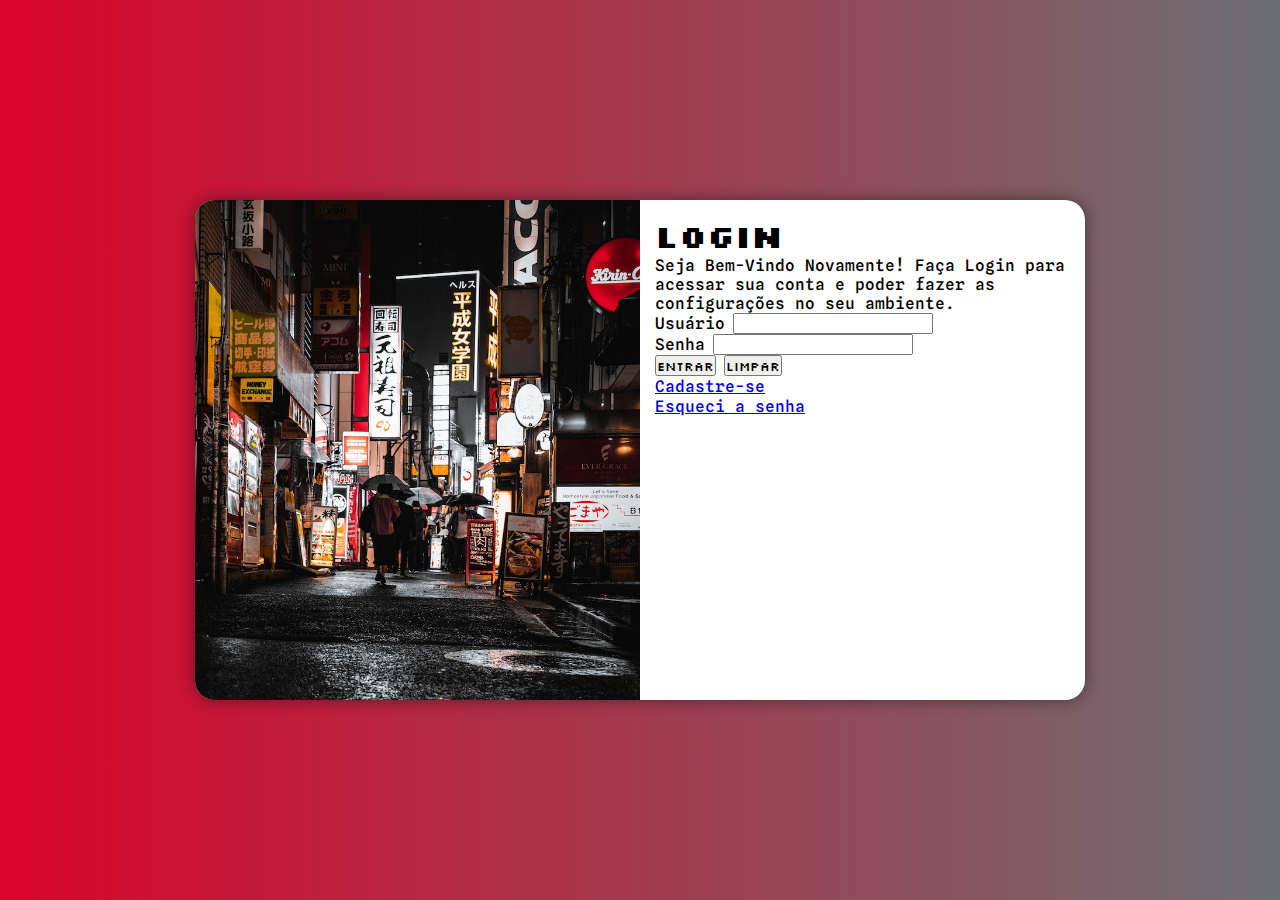
==== index.html @ 623ab7e5 "ajustes" ====
<!DOCTYPE html>
<html lang="pt-br">
<head>
    <meta charset="UTF-8">
    <meta http-equiv="X-UA-Compatible" content="IE=edge">
    <meta name="viewport" content="width=device-width, initial-scale=1.0">
    <title>Login</title>
    <link rel="stylesheet" href="../estilos/style.css">
    <link rel="stylesheet" href="../estilos/media-query.css">
</head>
<body>
    <main>
        <section id="login">
            <div id="imagem">
                <!-- Foto -->
            </div>
            <div id="formulario">
                <h1>Login</h1>
                <p>Seja Bem-Vindo Novamente! Faça Login para acessar sua conta e poder fazer as configurações no seu ambiente.</p>
                <form action="login" method="post" autocomplete="on" >
                    <p>
                        <label for="iuser">Usuário</label>
                        <input type="email" name="user" id="iuser" required minlength="15" maxlength="40"> 
                    </p>
                    <p>
                        <label for="isenha">Senha</label>
                        <input type="password" name="senha" id="isenha" required minlength="8">
                    </p>
                    <p>
                        <input type="submit" value="Entrar">
                        <input type="reset" value="Limpar">
                    </p>
                    <p>
                        <a href="#" target="_blank" >Cadastre-se</a>
                    </p>
                    <p>
                        <a href="#" target="_blank" > Esqueci a senha</a>
                    </p>
                </form>
            </div>
        </section>
    </main>
</body>
</html>
---- estilos/style.css ----
@charset "UTF-8";
@import url('https://fonts.googleapis.com/css2?family=Silkscreen:wght@400;700&family=Spline+Sans+Mono:ital,wght@0,300;0,400;0,500;0,600;0,700;1,300;1,400;1,500;1,600;1,700&display=swap');
/* Paleta de Cores
    vermelho: #D9042B
    cinza claro: #B4BBBF
    cinza Medio: #6C7073
    Amarelo escuro: #BF7E04
    Preto: #0D0D0D

    fonts:
    font-family: 'Silkscreen', cursive;
    font-family: 'Spline Sans Mono', monospace;
*/


*{
    font-family: 'Silkscreen', cursive;
    padding: 0px;
    margin: 0px;
    box-sizing: border-box;
}
body, html{
    background-color: #6C7073;
    height: 100vh;
    width: 100vw;
}
main{
    position: relative;
    height: 100vh;
    width: 100vw;
}
section#login{
    position: absolute;
    top: 50%;
    left: 50%;
    transform: translate(-50%,-50%);
    overflow: hidden;

    background-color: white;
    width: 320px;
    height: 500px;
    border-radius: 20px;
    box-shadow: 0px 0px 15px #0d0d0d7f;

    transition: width .3s, height .3s;
    transition-timing-function: ease;
}
section#login > div#imagem{
    display: block;
    background: #6C7073 url(../imagens/tela-fundo.jpg);
    color: #B4BBBF;
    height: 200px;
    background-size: cover;
}
section#login > div#formulario{
    display: block;
    padding: 15px;
}
section#login > div#formulario > p , label, a{
    font-family: 'Spline Sans Mono', monospace;
    font-weight: 500;
}
---- estilos/media-query.css ----
@charset "UTF-8";

/* 

Some common breakpoints for devices with different screen sizes are:

320px — 480px: Mobile devices.
481px — 768px: iPads, Tablets.
769px — 1024px: Small screens, laptops.
1025px — 1200px: Desktops, large screens.
1201px and more — Extra large screens, TV
 
*/
@media screen and (min-width: 768px) and (max-width:992px){
    body{
        background-image: linear-gradient(to left, #6C7073, #BF7E04);
    }
    section#login{
        width: 80%;
    }
    section#login > div#imagem{
        float: left;
        width: 35%;
        height: 100%;

        background-size: cover;
        background-position: center;
        background-repeat: no-repeat;
    }
    section#login > div#formulario{
        float: right;
        width: 60%;
        height: 100%;
    }
}
@media screen and (min-width: 992px) {
    body{
        background-image: linear-gradient(to left, #6C7073, #D9042B);
    }
    section#login{
        width: 890px
    }
    section#login > div#imagem{
        float: left;
        width: 50%;
        height: 100%;

        background-size: cover;
        background-position: center right;
        background-repeat: no-repeat;

    }
    section#login > div#formulario{
        float: right;
        width: 50%;
    }
}
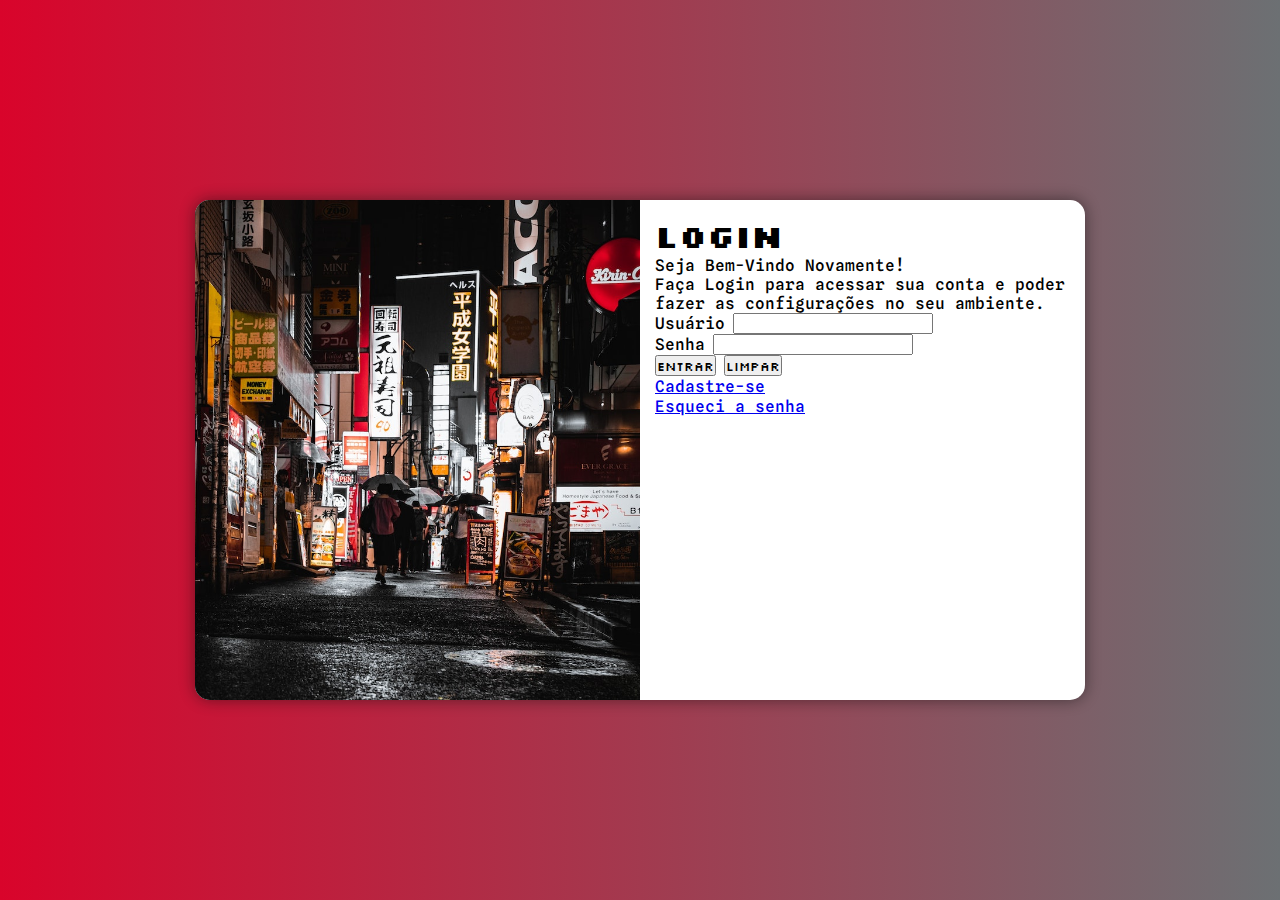
==== commit c9e13ca1: "bug" ====
--- a/index.html
+++ b/index.html
@@ -5,8 +5,8 @@
     <meta http-equiv="X-UA-Compatible" content="IE=edge">
     <meta name="viewport" content="width=device-width, initial-scale=1.0">
     <title>Login</title>
-    <link rel="stylesheet" href="../estilos/style.css">
-    <link rel="stylesheet" href="../estilos/media-query.css">
+    <link rel="stylesheet" href="/estilos/style.css">
+    <link rel="stylesheet" href="/estilos/media-query.css">
 </head>
 <body>
     <main>
@@ -16,7 +16,8 @@
             </div>
             <div id="formulario">
                 <h1>Login</h1>
-                <p>Seja Bem-Vindo Novamente! Faça Login para acessar sua conta e poder fazer as configurações no seu ambiente.</p>
+                <p>Seja Bem-Vindo Novamente!</p>
+                <p>Faça Login para acessar sua conta e poder fazer as configurações no seu ambiente.</p>
                 <form action="login" method="post" autocomplete="on" >
                     <p>
                         <label for="iuser">Usuário</label>
--- a/estilos/style.css
+++ b/estilos/style.css
@@ -1,5 +1,6 @@
 @charset "UTF-8";
 @import url('https://fonts.googleapis.com/css2?family=Silkscreen:wght@400;700&family=Spline+Sans+Mono:ital,wght@0,300;0,400;0,500;0,600;0,700;1,300;1,400;1,500;1,600;1,700&display=swap');
+
 /* Paleta de Cores
     vermelho: #D9042B
     cinza claro: #B4BBBF
@@ -11,7 +12,6 @@
     font-family: 'Silkscreen', cursive;
     font-family: 'Spline Sans Mono', monospace;
 */
-
 
 *{
     font-family: 'Silkscreen', cursive;
@@ -39,10 +39,10 @@
     background-color: white;
     width: 320px;
     height: 500px;
-    border-radius: 20px;
+    border-radius: 15px;
     box-shadow: 0px 0px 15px #0d0d0d7f;
 
-    transition: width .3s, height .3s;
+    transition: width .5s, height .5s;
     transition-timing-function: ease;
 }
 section#login > div#imagem{
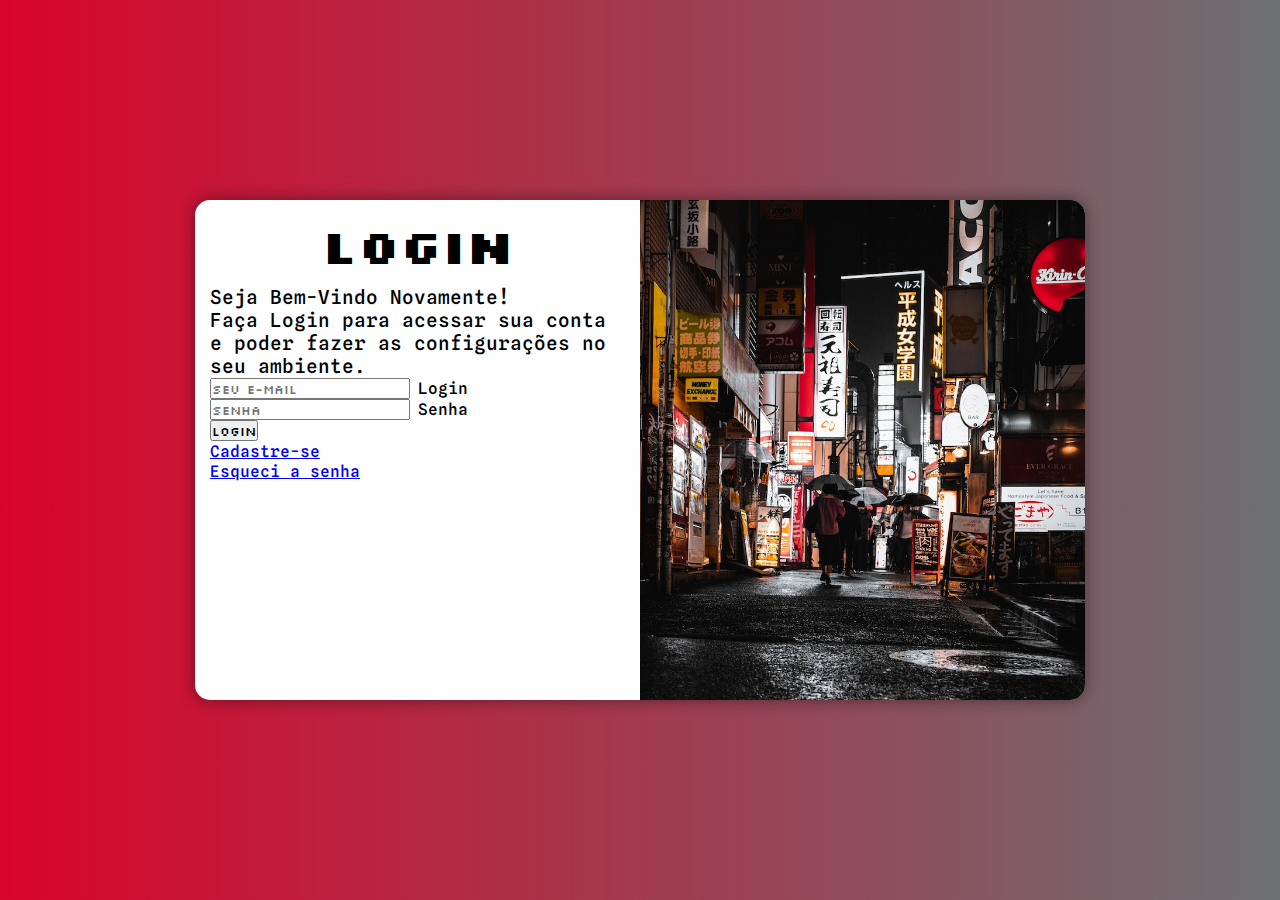
==== commit a57fec32: "update" ====
--- a/index.html
+++ b/index.html
@@ -18,25 +18,29 @@
                 <h1>Login</h1>
                 <p>Seja Bem-Vindo Novamente!</p>
                 <p>Faça Login para acessar sua conta e poder fazer as configurações no seu ambiente.</p>
-                <form action="login" method="post" autocomplete="on" >
-                    <p>
-                        <label for="iuser">Usuário</label>
-                        <input type="email" name="user" id="iuser" required minlength="15" maxlength="40"> 
-                    </p>
-                    <p>
+                <form action="login.php" method="post" autocomplete="on" >
+                    <div class="campo">
+                        
+                        <input type="email" name="login" id="ilogin" required minlength="15" maxlength="40" placeholder="seu e-mail"> 
+                        <label for="ilogin">Login</label>
+                    </div>
+                    <div class="campo">
+                        
+                        <input type="password" name="senha" id="isenha" required minlength="8" placeholder="senha">
                         <label for="isenha">Senha</label>
-                        <input type="password" name="senha" id="isenha" required minlength="8">
-                    </p>
-                    <p>
-                        <input type="submit" value="Entrar">
-                        <input type="reset" value="Limpar">
-                    </p>
-                    <p>
+                    </div>
+                    <div>
+
+                        <input type="submit" value="Login">
+                    </div>
+                    <div>
+
                         <a href="#" target="_blank" >Cadastre-se</a>
-                    </p>
-                    <p>
+                    </div>
+                    <div>
+
                         <a href="#" target="_blank" > Esqueci a senha</a>
-                    </p>
+                    </div>
                 </form>
             </div>
         </section>
--- a/estilos/style.css
+++ b/estilos/style.css
@@ -37,7 +37,7 @@
     overflow: hidden;
 
     background-color: white;
-    width: 320px;
+    width: 350px;
     height: 500px;
     border-radius: 15px;
     box-shadow: 0px 0px 15px #0d0d0d7f;
@@ -59,4 +59,12 @@
 section#login > div#formulario > p , label, a{
     font-family: 'Spline Sans Mono', monospace;
     font-weight: 500;
+}
+div#formulario > h1{
+    text-align: center;
+    font-size: 2.2em;
+    margin-bottom: 10px;
+}
+div#formulario > p{
+    font-size: 0.8em;
 }--- a/estilos/media-query.css
+++ b/estilos/media-query.css
@@ -32,6 +32,14 @@
         width: 60%;
         height: 100%;
     }
+    div#formulario > h1{
+        text-align: center;
+        font-size: 2.5em;
+        margin-bottom: 10px;
+    }
+    div#formulario > p{
+        font-size: 1em;
+    }
 }
 @media screen and (min-width: 992px) {
     body{
@@ -41,7 +49,7 @@
         width: 890px
     }
     section#login > div#imagem{
-        float: left;
+        float: right;
         width: 50%;
         height: 100%;
 
@@ -51,7 +59,15 @@
 
     }
     section#login > div#formulario{
-        float: right;
+        float: left;
         width: 50%;
     }
+    div#formulario > h1{
+        text-align: center;
+        font-size: 3em;
+        margin-bottom: 10px;
+    }
+    div#formulario > p{
+        font-size: 1.2em;
+    }
 }
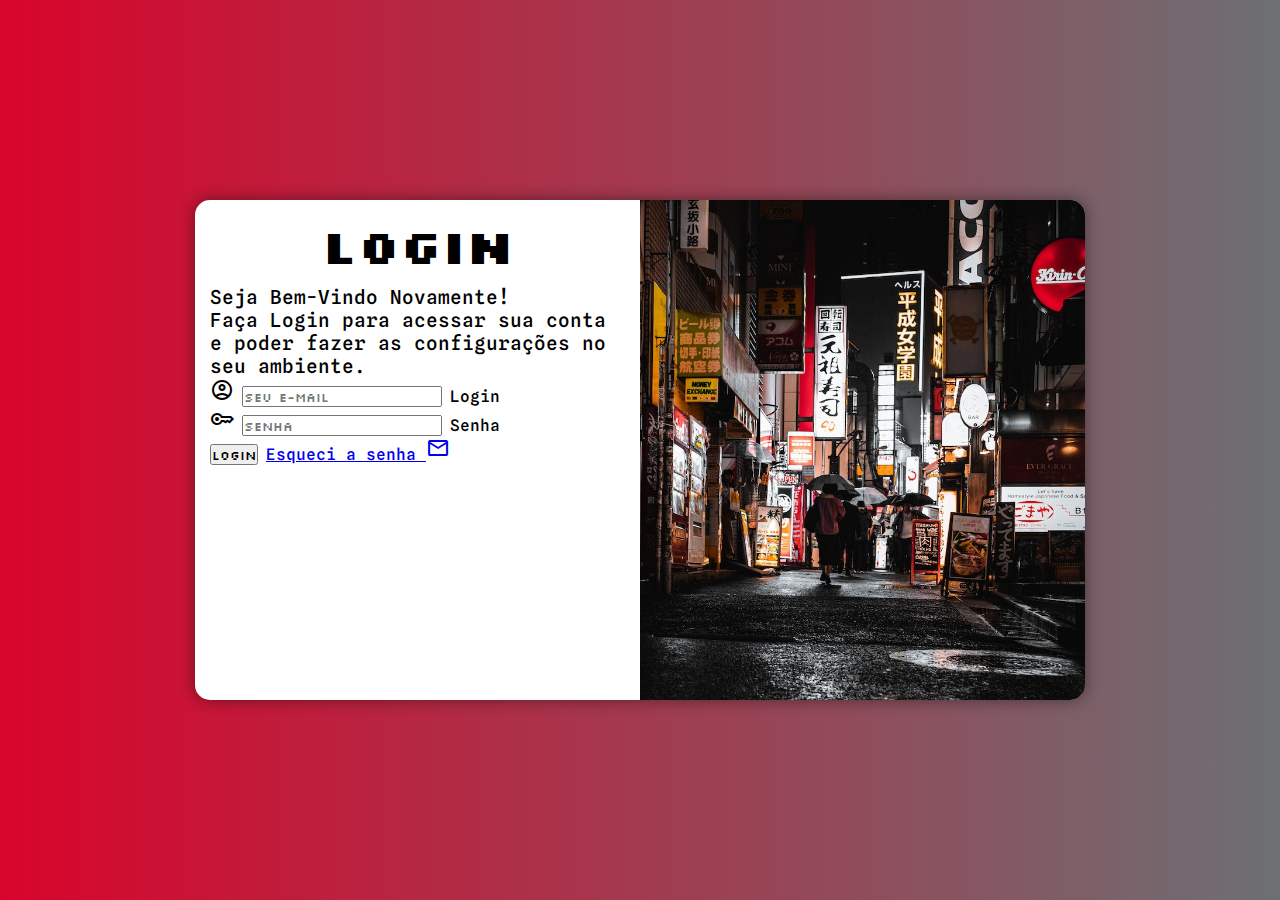
==== commit 3c42425b: "icones" ====
--- a/index.html
+++ b/index.html
@@ -5,6 +5,7 @@
     <meta http-equiv="X-UA-Compatible" content="IE=edge">
     <meta name="viewport" content="width=device-width, initial-scale=1.0">
     <title>Login</title>
+    <link rel="stylesheet" href="https://fonts.googleapis.com/css2?family=Material+Symbols+Outlined:opsz,wght,FILL,GRAD@48,500,1,0" />
     <link rel="stylesheet" href="/estilos/style.css">
     <link rel="stylesheet" href="/estilos/media-query.css">
 </head>
@@ -20,27 +21,19 @@
                 <p>Faça Login para acessar sua conta e poder fazer as configurações no seu ambiente.</p>
                 <form action="login.php" method="post" autocomplete="on" >
                     <div class="campo">
-                        
-                        <input type="email" name="login" id="ilogin" required minlength="15" maxlength="40" placeholder="seu e-mail"> 
+                        <span class="material-symbols-outlined">account_circle</span>
+                        <input type="email" name="login" id="ilogin" required minlength="15" maxlength="40" placeholder="seu e-mail" autocomplete="email"> 
                         <label for="ilogin">Login</label>
                     </div>
                     <div class="campo">
-                        
-                        <input type="password" name="senha" id="isenha" required minlength="8" placeholder="senha">
+                        <span class="material-symbols-outlined">key</span>
+                        <input type="password" name="senha" id="isenha" required minlength="8" placeholder="senha" autocomplete="current-password">
                         <label for="isenha">Senha</label>
                     </div>
-                    <div>
-
-                        <input type="submit" value="Login">
-                    </div>
-                    <div>
-
-                        <a href="#" target="_blank" >Cadastre-se</a>
-                    </div>
-                    <div>
-
-                        <a href="#" target="_blank" > Esqueci a senha</a>
-                    </div>
+                    <input type="submit" value="Login">
+                    <a href="esqueci.html" target="_blank" >
+                        Esqueci a senha <span class="material-symbols-outlined">mail</span>
+                    </a>
                 </form>
             </div>
         </section>
--- a/estilos/style.css
+++ b/estilos/style.css
@@ -37,7 +37,7 @@
     overflow: hidden;
 
     background-color: white;
-    width: 350px;
+    width: 370px;
     height: 500px;
     border-radius: 15px;
     box-shadow: 0px 0px 15px #0d0d0d7f;
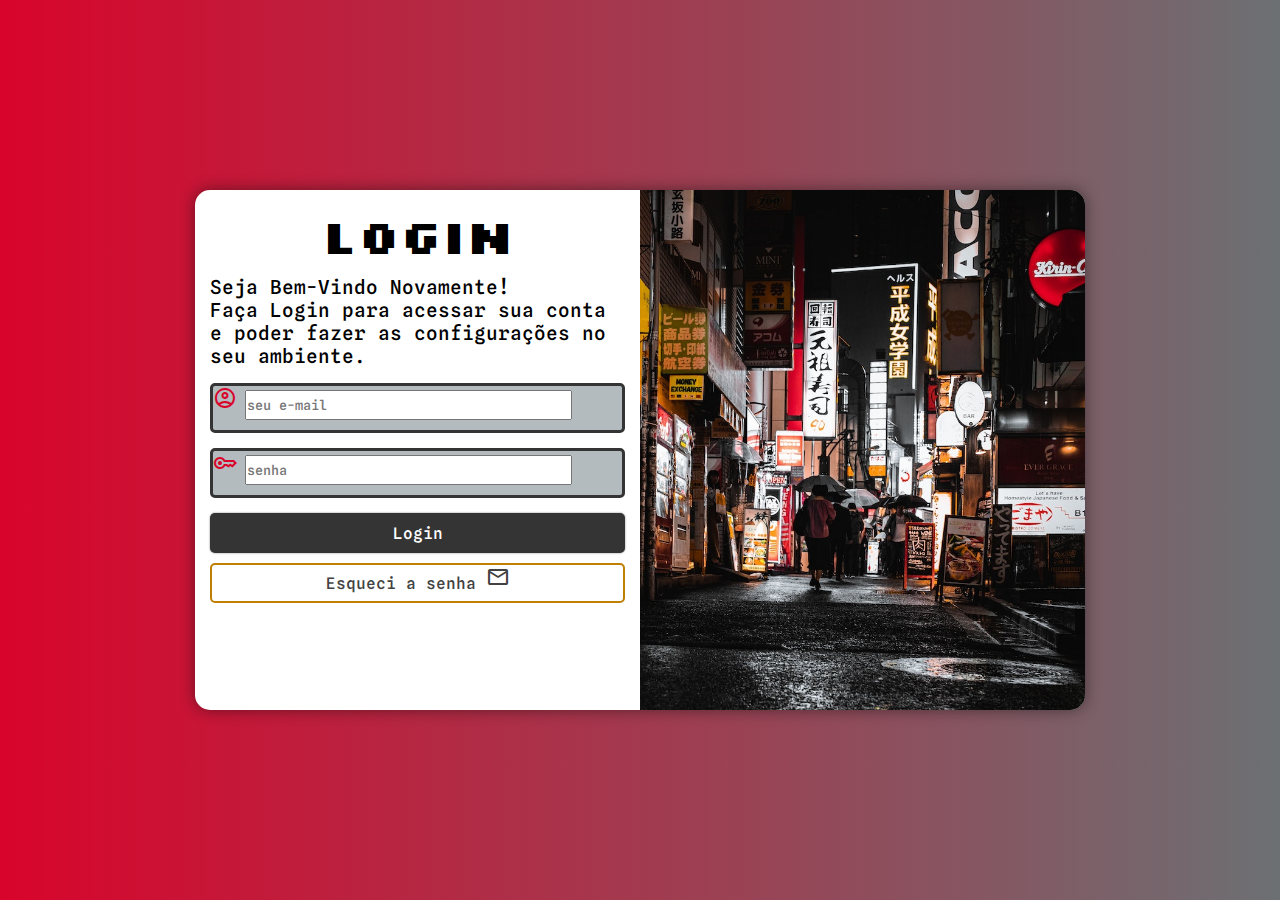
==== commit ff2dc456: "formatação formulário" ====
--- a/index.html
+++ b/index.html
@@ -6,14 +6,13 @@
     <meta name="viewport" content="width=device-width, initial-scale=1.0">
     <title>Login</title>
     <link rel="stylesheet" href="https://fonts.googleapis.com/css2?family=Material+Symbols+Outlined:opsz,wght,FILL,GRAD@48,500,1,0" />
-    <link rel="stylesheet" href="/estilos/style.css">
-    <link rel="stylesheet" href="/estilos/media-query.css">
+    <link rel="stylesheet" href="./estilos/style.css">
+    <link rel="stylesheet" href="./estilos/media-query.css">
 </head>
 <body>
     <main>
         <section id="login">
             <div id="imagem">
-                <!-- Foto -->
             </div>
             <div id="formulario">
                 <h1>Login</h1>
@@ -31,7 +30,7 @@
                         <label for="isenha">Senha</label>
                     </div>
                     <input type="submit" value="Login">
-                    <a href="esqueci.html" target="_blank" >
+                    <a href="esqueci.html" class="botao" target="_blank" >
                         Esqueci a senha <span class="material-symbols-outlined">mail</span>
                     </a>
                 </form>
--- a/estilos/style.css
+++ b/estilos/style.css
@@ -20,7 +20,7 @@
     box-sizing: border-box;
 }
 body, html{
-    background-color: #6C7073;
+    background-color: #B4BBBF;
     height: 100vh;
     width: 100vw;
 }
@@ -38,7 +38,7 @@
 
     background-color: white;
     width: 370px;
-    height: 500px;
+    height: 520px;
     border-radius: 15px;
     box-shadow: 0px 0px 15px #0d0d0d7f;
 
@@ -49,14 +49,14 @@
     display: block;
     background: #6C7073 url(../imagens/tela-fundo.jpg);
     color: #B4BBBF;
-    height: 200px;
+    height: 150px;
     background-size: cover;
 }
 section#login > div#formulario{
     display: block;
     padding: 15px;
 }
-section#login > div#formulario > p , label, a{
+section#login > div#formulario > p , label, input, a{
     font-family: 'Spline Sans Mono', monospace;
     font-weight: 500;
 }
@@ -67,4 +67,72 @@
 }
 div#formulario > p{
     font-size: 0.8em;
+}
+
+form > div.campo{
+    background-color: #B4BBBF;
+    color: #D9042B;
+    display: block;
+    height: 50px;
+    width: 100%;
+    border-radius: 5px;
+    margin: 15px 0px;
+    border: #343434 solid 3px;
+}
+form > div.campo > label{
+    display: none;
+}
+form > div.campo > input{
+    width:80%;
+    height: 30px;
+}
+
+form > input[type=submit]{
+    display: block;
+    font-size: 1em;
+    width: 100%;
+    height: 40px;
+    margin-top: 10px;
+    background-color: #343434;
+    color: white;
+    border: none;
+    border-radius: 5px;
+    box-shadow: 0px 0px 2px rgba(0, 0, 0, 0.52);
+    cursor: pointer;
+}
+form > input[type=submit]:hover{
+    display: block;
+    font-size: 1em;
+    width: 100%;
+    height: 40px;
+    color: #D9042B;
+    background-color: #6C7073;
+    border: solid 2px #BF7E04;
+    border-radius: 5px;
+    box-shadow: 0px 0px 2px rgba(0, 0, 0, 0.52);
+    cursor: pointer;
+}
+form > a.botao{
+    display: block;
+    text-align: center;
+    font-size: 1em;
+    margin-top: 10px;
+    height: 40px;
+    width: 100%;
+    
+    text-decoration: none;
+    color: #424242;
+    border: solid 2px #BF7E04;
+    border-radius: 5px;
+}
+form > a.botao:hover{
+    display: block;
+    text-align: center;
+    text-decoration: none;
+    color: white;
+    background-color: #D9042B;
+    border-radius: 5px;
+    margin-top: 10px;
+    height: 40px;
+    width: 100%;
 }--- a/estilos/media-query.css
+++ b/estilos/media-query.css
@@ -20,7 +20,7 @@
     }
     section#login > div#imagem{
         float: left;
-        width: 35%;
+        width: 40%;
         height: 100%;
 
         background-size: cover;
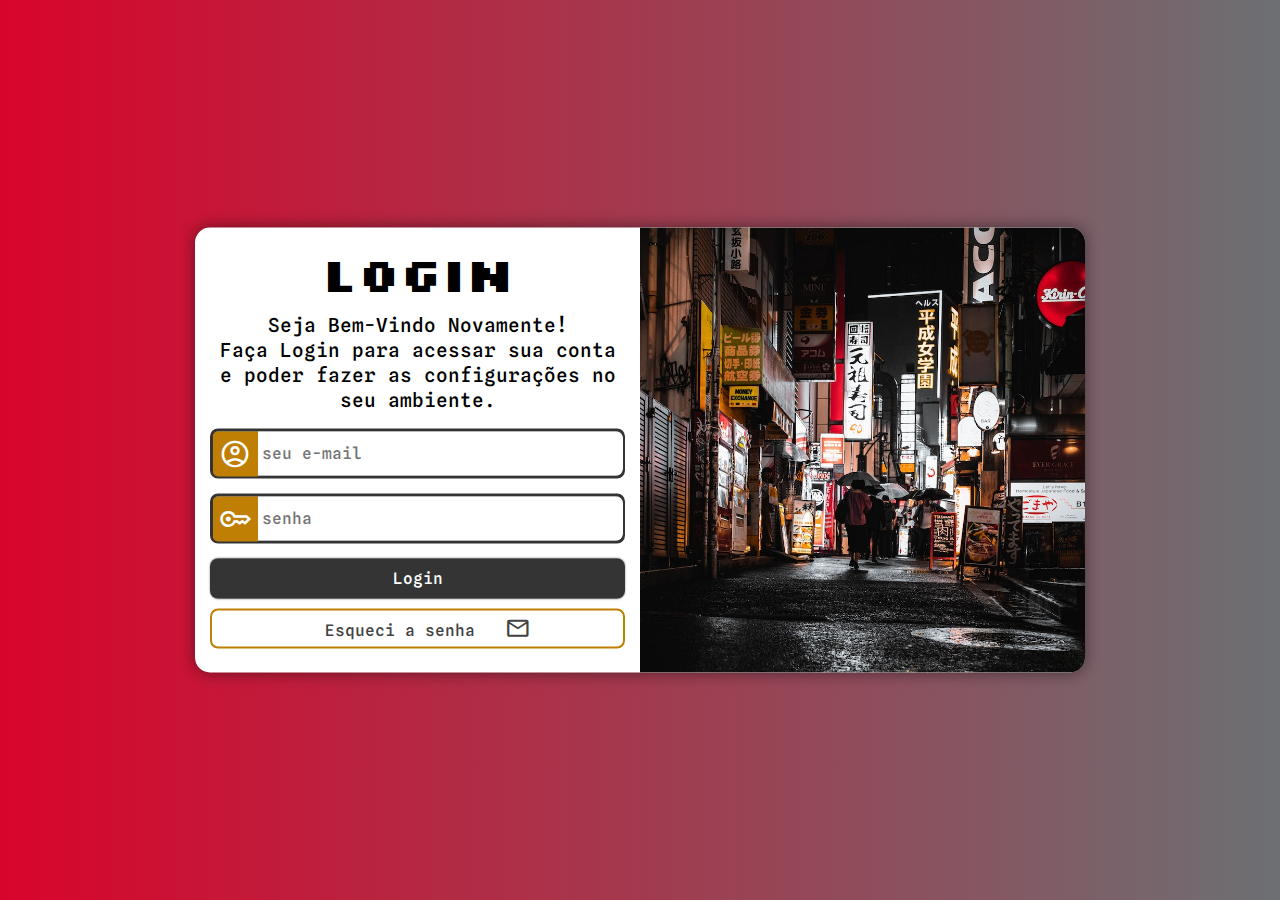
==== commit d39d5606: "update" ====
--- a/index.html
+++ b/index.html
@@ -30,8 +30,8 @@
                         <label for="isenha">Senha</label>
                     </div>
                     <input type="submit" value="Login">
-                    <a href="esqueci.html" class="botao" target="_blank" >
-                        Esqueci a senha <span class="material-symbols-outlined">mail</span>
+                    <a href="esqueci.html" class="botao" target="_blank" >Esqueci a senha 
+                        <span class="material-symbols-outlined">mail</span>
                     </a>
                 </form>
             </div>
--- a/estilos/style.css
+++ b/estilos/style.css
@@ -33,16 +33,16 @@
     position: absolute;
     top: 50%;
     left: 50%;
-    transform: translate(-50%,-50%);
     overflow: hidden;
-
+    
     background-color: white;
     width: 370px;
     height: 520px;
     border-radius: 15px;
     box-shadow: 0px 0px 15px #0d0d0d7f;
-
-    transition: width .5s, height .5s;
+    
+    transform: translate(-50%,-50%);
+    transition: width .4s, height .4s;
     transition-timing-function: ease;
 }
 section#login > div#imagem{
@@ -67,6 +67,8 @@
 }
 div#formulario > p{
     font-size: 0.8em;
+    text-align: center;
+    line-height: 1.3em;
 }
 
 form > div.campo{
@@ -75,16 +77,35 @@
     display: block;
     height: 50px;
     width: 100%;
-    border-radius: 5px;
+    border-radius: 8px;
     margin: 15px 0px;
     border: #343434 solid 3px;
 }
 form > div.campo > label{
     display: none;
 }
-form > div.campo > input{
-    width:80%;
-    height: 30px;
+form > div.campo > span{
+    color: white;
+    background-color: #BF7E04;
+    font-size: 2em;
+    width: 45px;
+    padding: 6.4px;
+    border-radius: 5px 0px 0px 5px;
+}
+form>div.campo>input{
+    background-color: white;
+    color: black;
+    font-size: 1em;
+    width: calc(100% - 44px);
+    height: 100%;
+    border: none;
+    border-radius: 0px 7px 7px 0px;
+    padding: 4px;
+    transform: translateY(-45px) translateX(+45px);
+}
+form>div.campo>input:focus-within{
+    background-color: #cecece;
+    
 }
 
 form > input[type=submit]{
@@ -96,7 +117,7 @@
     background-color: #343434;
     color: white;
     border: none;
-    border-radius: 5px;
+    border-radius: 8px;
     box-shadow: 0px 0px 2px rgba(0, 0, 0, 0.52);
     cursor: pointer;
 }
@@ -108,7 +129,7 @@
     color: #D9042B;
     background-color: #6C7073;
     border: solid 2px #BF7E04;
-    border-radius: 5px;
+    border-radius: 8px;
     box-shadow: 0px 0px 2px rgba(0, 0, 0, 0.52);
     cursor: pointer;
 }
@@ -123,7 +144,7 @@
     text-decoration: none;
     color: #424242;
     border: solid 2px #BF7E04;
-    border-radius: 5px;
+    border-radius: 8px;
 }
 form > a.botao:hover{
     display: block;
@@ -131,8 +152,12 @@
     text-decoration: none;
     color: white;
     background-color: #D9042B;
-    border-radius: 5px;
+    border-radius: 8px;
     margin-top: 10px;
     height: 40px;
     width: 100%;
+}
+div#formulario > form> a > span.material-symbols-outlined{
+    transform: translateY(5px) translateX(20px);
+    font-size: 1.6em;
 }--- a/estilos/media-query.css
+++ b/estilos/media-query.css
@@ -17,6 +17,7 @@
     }
     section#login{
         width: 80%;
+        height: 430px;
     }
     section#login > div#imagem{
         float: left;
@@ -46,7 +47,8 @@
         background-image: linear-gradient(to left, #6C7073, #D9042B);
     }
     section#login{
-        width: 890px
+        width: 890px;
+        height: 445px;
     }
     section#login > div#imagem{
         float: right;
